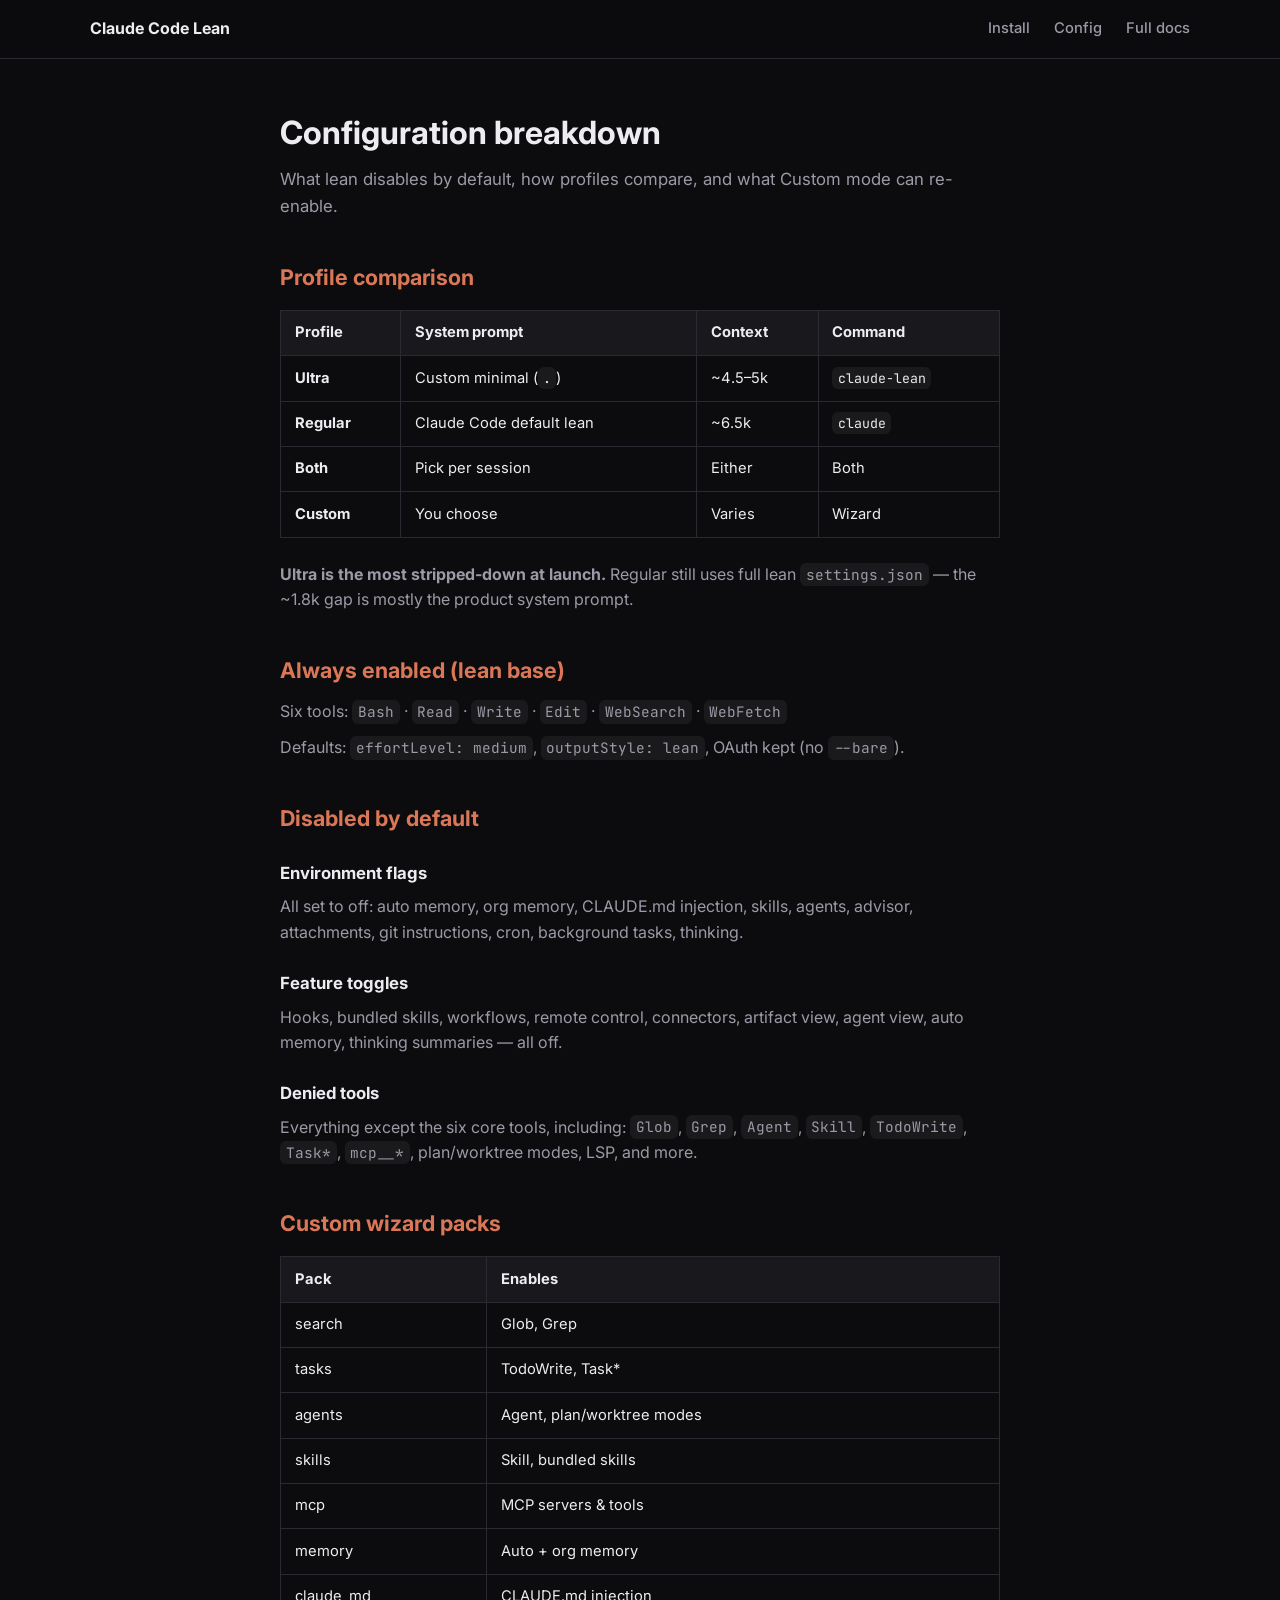
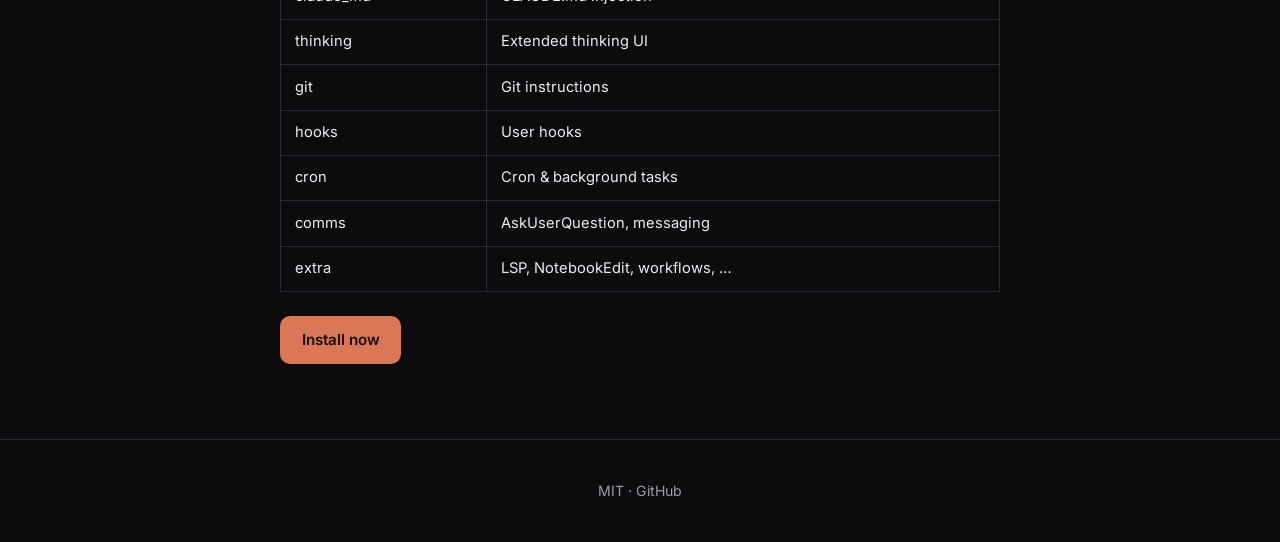
==== docs/config.html @ 3702ebbd "Add config breakdown, custom wizard mode, and settings generator Document all lean disabled states. " ====
<!DOCTYPE html>
<html lang="en">
<head>
  <meta charset="UTF-8">
  <meta name="viewport" content="width=device-width, initial-scale=1.0">
  <title>Config breakdown — Claude Code Lean</title>
  <link rel="stylesheet" href="styles.css">
  <link rel="preconnect" href="https://fonts.googleapis.com">
  <link rel="preconnect" href="https://fonts.gstatic.com" crossorigin>
  <link href="https://fonts.googleapis.com/css2?family=Inter:wght@400;500;600;700&family=JetBrains+Mono:wght@400;500&display=swap" rel="stylesheet">
  <style>
    .doc { padding: 3rem 0 4rem; }
    .doc h1 { font-size: 2rem; margin-bottom: 0.5rem; }
    .doc h2 { font-size: 1.35rem; margin: 2.5rem 0 0.75rem; color: var(--accent); }
    .doc h3 { font-size: 1.05rem; margin: 1.5rem 0 0.5rem; }
    .doc p, .doc li { color: var(--text-muted); margin-bottom: 0.65rem; }
    .doc table { width: 100%; border-collapse: collapse; margin: 1rem 0 1.5rem; font-size: 0.92rem; }
    .doc th, .doc td { border: 1px solid var(--border); padding: 0.65rem 0.85rem; text-align: left; }
    .doc th { background: var(--bg-card); color: var(--text); }
    .doc ul { padding-left: 1.25rem; margin-bottom: 1rem; }
    .doc .lead { font-size: 1.05rem; max-width: 720px; }
  </style>
</head>
<body>
  <header class="site-header">
    <div class="container header-inner">
      <a class="logo" href="index.html">Claude Code Lean</a>
      <nav>
        <a href="index.html#install">Install</a>
        <a href="config.html">Config</a>
        <a href="https://github.com/0p9b/claude-code-lean/blob/main/docs/CONFIG.md" target="_blank" rel="noopener">Full docs</a>
      </nav>
    </div>
  </header>

  <main class="doc">
    <div class="container narrow">
      <h1>Configuration breakdown</h1>
      <p class="lead">What lean disables by default, how profiles compare, and what Custom mode can re-enable.</p>

      <h2>Profile comparison</h2>
      <table>
        <thead><tr><th>Profile</th><th>System prompt</th><th>Context</th><th>Command</th></tr></thead>
        <tbody>
          <tr><td><strong>Ultra</strong></td><td>Custom minimal (<code>.</code>)</td><td>~4.5–5k</td><td><code>claude-lean</code></td></tr>
          <tr><td><strong>Regular</strong></td><td>Claude Code default lean</td><td>~6.5k</td><td><code>claude</code></td></tr>
          <tr><td><strong>Both</strong></td><td>Pick per session</td><td>Either</td><td>Both</td></tr>
          <tr><td><strong>Custom</strong></td><td>You choose</td><td>Varies</td><td>Wizard</td></tr>
        </tbody>
      </table>
      <p><strong>Ultra is the most stripped-down at launch.</strong> Regular still uses full lean <code>settings.json</code> — the ~1.8k gap is mostly the product system prompt.</p>

      <h2>Always enabled (lean base)</h2>
      <p>Six tools: <code>Bash</code> · <code>Read</code> · <code>Write</code> · <code>Edit</code> · <code>WebSearch</code> · <code>WebFetch</code></p>
      <p>Defaults: <code>effortLevel: medium</code>, <code>outputStyle: lean</code>, OAuth kept (no <code>--bare</code>).</p>

      <h2>Disabled by default</h2>
      <h3>Environment flags</h3>
      <p>All set to off: auto memory, org memory, CLAUDE.md injection, skills, agents, advisor, attachments, git instructions, cron, background tasks, thinking.</p>

      <h3>Feature toggles</h3>
      <p>Hooks, bundled skills, workflows, remote control, connectors, artifact view, agent view, auto memory, thinking summaries — all off.</p>

      <h3>Denied tools</h3>
      <p>Everything except the six core tools, including: <code>Glob</code>, <code>Grep</code>, <code>Agent</code>, <code>Skill</code>, <code>TodoWrite</code>, <code>Task*</code>, <code>mcp__*</code>, plan/worktree modes, LSP, and more.</p>

      <h2>Custom wizard packs</h2>
      <table>
        <thead><tr><th>Pack</th><th>Enables</th></tr></thead>
        <tbody>
          <tr><td>search</td><td>Glob, Grep</td></tr>
          <tr><td>tasks</td><td>TodoWrite, Task*</td></tr>
          <tr><td>agents</td><td>Agent, plan/worktree modes</td></tr>
          <tr><td>skills</td><td>Skill, bundled skills</td></tr>
          <tr><td>mcp</td><td>MCP servers & tools</td></tr>
          <tr><td>memory</td><td>Auto + org memory</td></tr>
          <tr><td>claude_md</td><td>CLAUDE.md injection</td></tr>
          <tr><td>thinking</td><td>Extended thinking UI</td></tr>
          <tr><td>git</td><td>Git instructions</td></tr>
          <tr><td>hooks</td><td>User hooks</td></tr>
          <tr><td>cron</td><td>Cron & background tasks</td></tr>
          <tr><td>comms</td><td>AskUserQuestion, messaging</td></tr>
          <tr><td>extra</td><td>LSP, NotebookEdit, workflows, …</td></tr>
        </tbody>
      </table>

      <p><a class="btn btn-primary" href="index.html#install">Install now</a></p>
    </div>
  </main>

  <footer class="site-footer">
    <div class="container footer-inner">
      <p>MIT · <a href="https://github.com/0p9b/claude-code-lean">GitHub</a></p>
    </div>
  </footer>
</body>
</html>
---- docs/styles.css ----
:root {
  --bg: #0c0c0e;
  --bg-elevated: #141418;
  --bg-card: #18181d;
  --border: #2a2a32;
  --text: #ececf1;
  --text-muted: #9b9ba8;
  --accent: #d97757;
  --accent-soft: rgba(217, 119, 87, 0.14);
  --accent-glow: rgba(217, 119, 87, 0.25);
  --green: #6bcf7f;
  --radius: 14px;
  --font: "Inter", system-ui, sans-serif;
  --mono: "JetBrains Mono", ui-monospace, monospace;
}

* {
  box-sizing: border-box;
  margin: 0;
  padding: 0;
}

html {
  scroll-behavior: smooth;
}

body {
  font-family: var(--font);
  background: var(--bg);
  color: var(--text);
  line-height: 1.6;
  -webkit-font-smoothing: antialiased;
}

a {
  color: var(--accent);
  text-decoration: none;
}

a:hover {
  text-decoration: underline;
}

code {
  font-family: var(--mono);
  font-size: 0.9em;
  background: rgba(255, 255, 255, 0.06);
  padding: 0.15em 0.4em;
  border-radius: 6px;
}

.container {
  width: min(1100px, 92vw);
  margin: 0 auto;
}

.narrow {
  width: min(720px, 92vw);
}

/* Header */
.site-header {
  position: sticky;
  top: 0;
  z-index: 10;
  backdrop-filter: blur(12px);
  background: rgba(12, 12, 14, 0.8);
  border-bottom: 1px solid var(--border);
}

.header-inner {
  display: flex;
  align-items: center;
  justify-content: space-between;
  padding: 1rem 0;
}

.logo {
  font-weight: 700;
  color: var(--text);
  text-decoration: none;
}

.logo:hover {
  text-decoration: none;
  color: var(--accent);
}

nav {
  display: flex;
  gap: 1.5rem;
}

nav a {
  color: var(--text-muted);
  font-size: 0.92rem;
  font-weight: 500;
  text-decoration: none;
}

nav a:hover {
  color: var(--text);
  text-decoration: none;
}

/* Hero */
.hero {
  padding: 5rem 0 4rem;
  background:
    radial-gradient(ellipse 80% 60% at 50% -10%, var(--accent-glow), transparent),
    var(--bg);
}

.hero-inner {
  text-align: center;
}

.eyebrow {
  display: inline-block;
  font-size: 0.82rem;
  font-weight: 600;
  letter-spacing: 0.06em;
  text-transform: uppercase;
  color: var(--accent);
  margin-bottom: 1.25rem;
}

.hero h1 {
  font-size: clamp(2.2rem, 5vw, 3.6rem);
  line-height: 1.1;
  font-weight: 700;
  letter-spacing: -0.03em;
  margin-bottom: 1.25rem;
}

.hero-lead {
  font-size: clamp(1.05rem, 2vw, 1.2rem);
  color: var(--text-muted);
  max-width: 640px;
  margin: 0 auto 2.5rem;
}

.install-box {
  max-width: 820px;
  margin: 0 auto 1.25rem;
  background: var(--bg-elevated);
  border: 1px solid var(--border);
  border-radius: var(--radius);
  overflow: hidden;
  box-shadow: 0 24px 80px rgba(0, 0, 0, 0.45);
  text-align: left;
}

.install-box-header {
  display: flex;
  align-items: center;
  gap: 0.45rem;
  padding: 0.85rem 1rem;
  background: rgba(255, 255, 255, 0.02);
  border-bottom: 1px solid var(--border);
}

.dot {
  width: 10px;
  height: 10px;
  border-radius: 50%;
}

.dot.red { background: #ff5f57; }
.dot.yellow { background: #febc2e; }
.dot.green { background: #28c840; }

.install-label {
  margin-left: 0.5rem;
  font-size: 0.8rem;
  color: var(--text-muted);
  font-weight: 500;
}

.install-command-wrap {
  display: flex;
  align-items: stretch;
  gap: 0;
}

#install-cmd {
  flex: 1;
  display: block;
  padding: 1.15rem 1.25rem;
  font-family: var(--mono);
  font-size: clamp(0.72rem, 2.2vw, 0.92rem);
  line-height: 1.5;
  color: #e8e8ed;
  background: transparent;
  border: none;
  overflow-x: auto;
  white-space: nowrap;
}

.copy-btn {
  flex-shrink: 0;
  border: none;
  border-left: 1px solid var(--border);
  background: rgba(255, 255, 255, 0.03);
  color: var(--text);
  padding: 0 1.25rem;
  font-family: var(--font);
  font-size: 0.88rem;
  font-weight: 600;
  cursor: pointer;
  transition: background 0.15s, color 0.15s;
}

.copy-btn:hover {
  background: var(--accent-soft);
  color: var(--accent);
}

.copy-btn.copied {
  color: var(--green);
}

.hero-note {
  font-size: 0.92rem;
  color: var(--text-muted);
  margin-bottom: 2rem;
}

.hero-actions {
  display: flex;
  flex-wrap: wrap;
  gap: 0.85rem;
  justify-content: center;
}

.btn {
  display: inline-flex;
  align-items: center;
  justify-content: center;
  padding: 0.75rem 1.35rem;
  border-radius: 10px;
  font-weight: 600;
  font-size: 0.95rem;
  text-decoration: none;
  transition: transform 0.15s, background 0.15s, border-color 0.15s;
}

.btn:hover {
  text-decoration: none;
  transform: translateY(-1px);
}

.btn-primary {
  background: var(--accent);
  color: #1a100c;
}

.btn-primary:hover {
  background: #e8896d;
  color: #1a100c;
}

.btn-ghost {
  border: 1px solid var(--border);
  color: var(--text);
  background: transparent;
}

.btn-ghost:hover {
  border-color: #444;
  color: var(--text);
}

/* Sections */
.section {
  padding: 4.5rem 0;
}

.section-alt {
  background: var(--bg-elevated);
  border-block: 1px solid var(--border);
}

.section h2 {
  font-size: clamp(1.6rem, 3vw, 2.2rem);
  letter-spacing: -0.02em;
  margin-bottom: 0.75rem;
}

.section-lead {
  color: var(--text-muted);
  font-size: 1.05rem;
  margin-bottom: 2.5rem;
  max-width: 620px;
}

/* Cards */
.cards {
  display: grid;
  grid-template-columns: repeat(auto-fit, minmax(260px, 1fr));
  gap: 1.25rem;
  margin-bottom: 2rem;
}

.card {
  position: relative;
  background: var(--bg-card);
  border: 1px solid var(--border);
  border-radius: var(--radius);
  padding: 1.75rem;
}

.card-featured {
  border-color: rgba(217, 119, 87, 0.45);
  box-shadow: 0 0 0 1px var(--accent-soft) inset;
}

.badge {
  position: absolute;
  top: 1rem;
  right: 1rem;
  font-size: 0.72rem;
  font-weight: 700;
  text-transform: uppercase;
  letter-spacing: 0.05em;
  color: var(--accent);
  background: var(--accent-soft);
  padding: 0.25rem 0.55rem;
  border-radius: 999px;
}

.card-num {
  display: inline-flex;
  align-items: center;
  justify-content: center;
  width: 2rem;
  height: 2rem;
  border-radius: 8px;
  background: var(--accent-soft);
  color: var(--accent);
  font-weight: 700;
  font-size: 0.9rem;
  margin-bottom: 1rem;
}

.card h3 {
  font-size: 1.2rem;
  margin-bottom: 0.35rem;
}

.card-stat {
  font-family: var(--mono);
  font-size: 0.82rem;
  color: var(--accent);
  margin-bottom: 0.85rem;
}

.card p {
  color: var(--text-muted);
  font-size: 0.95rem;
}

.card-run {
  margin-top: 1rem;
  padding-top: 1rem;
  border-top: 1px solid var(--border);
  color: var(--text) !important;
}

.code-block {
  background: var(--bg-card);
  border: 1px solid var(--border);
  border-radius: var(--radius);
  padding: 1.25rem 1.5rem;
}

.code-label {
  font-size: 0.82rem;
  color: var(--text-muted);
  margin-bottom: 0.65rem;
  font-weight: 500;
}

.secondary-cmd code {
  display: block;
  background: transparent;
  padding: 0;
  font-size: clamp(0.72rem, 2vw, 0.88rem);
  line-height: 1.5;
  word-break: break-all;
  white-space: pre-wrap;
}

/* Features */
.split {
  display: grid;
  gap: 2.5rem;
}

.feature-grid {
  display: grid;
  grid-template-columns: repeat(auto-fit, minmax(220px, 1fr));
  gap: 1rem;
}

.feature {
  background: var(--bg-card);
  border: 1px solid var(--border);
  border-radius: 12px;
  padding: 1.25rem;
}

.feature h4 {
  font-size: 0.82rem;
  text-transform: uppercase;
  letter-spacing: 0.05em;
  color: var(--accent);
  margin-bottom: 0.5rem;
}

.feature p {
  color: var(--text-muted);
  font-size: 0.92rem;
}

/* Steps */
.steps {
  display: grid;
  gap: 1rem;
  margin-bottom: 1.5rem;
}

.step {
  display: flex;
  align-items: center;
  gap: 1rem;
  padding: 1rem 1.25rem;
  background: var(--bg-card);
  border: 1px solid var(--border);
  border-radius: 12px;
}

.step-n {
  flex-shrink: 0;
  width: 2rem;
  height: 2rem;
  display: flex;
  align-items: center;
  justify-content: center;
  border-radius: 50%;
  background: var(--accent-soft);
  color: var(--accent);
  font-weight: 700;
  font-size: 0.9rem;
}

.fine-print {
  font-size: 0.88rem;
  color: var(--text-muted);
  line-height: 1.7;
}

/* Footer */
.site-footer {
  padding: 2.5rem 0;
  border-top: 1px solid var(--border);
}

.footer-inner {
  text-align: center;
  color: var(--text-muted);
  font-size: 0.88rem;
}

.footer-inner p + p {
  margin-top: 0.35rem;
}

.footer-inner a {
  color: var(--text-muted);
}

.footer-inner a:hover {
  color: var(--accent);
}

@media (max-width: 640px) {
  nav {
    gap: 1rem;
    font-size: 0.85rem;
  }

  .install-command-wrap {
    flex-direction: column;
  }

  .copy-btn {
    border-left: none;
    border-top: 1px solid var(--border);
    padding: 0.85rem;
  }

  #install-cmd {
    white-space: pre-wrap;
    word-break: break-all;
  }
}
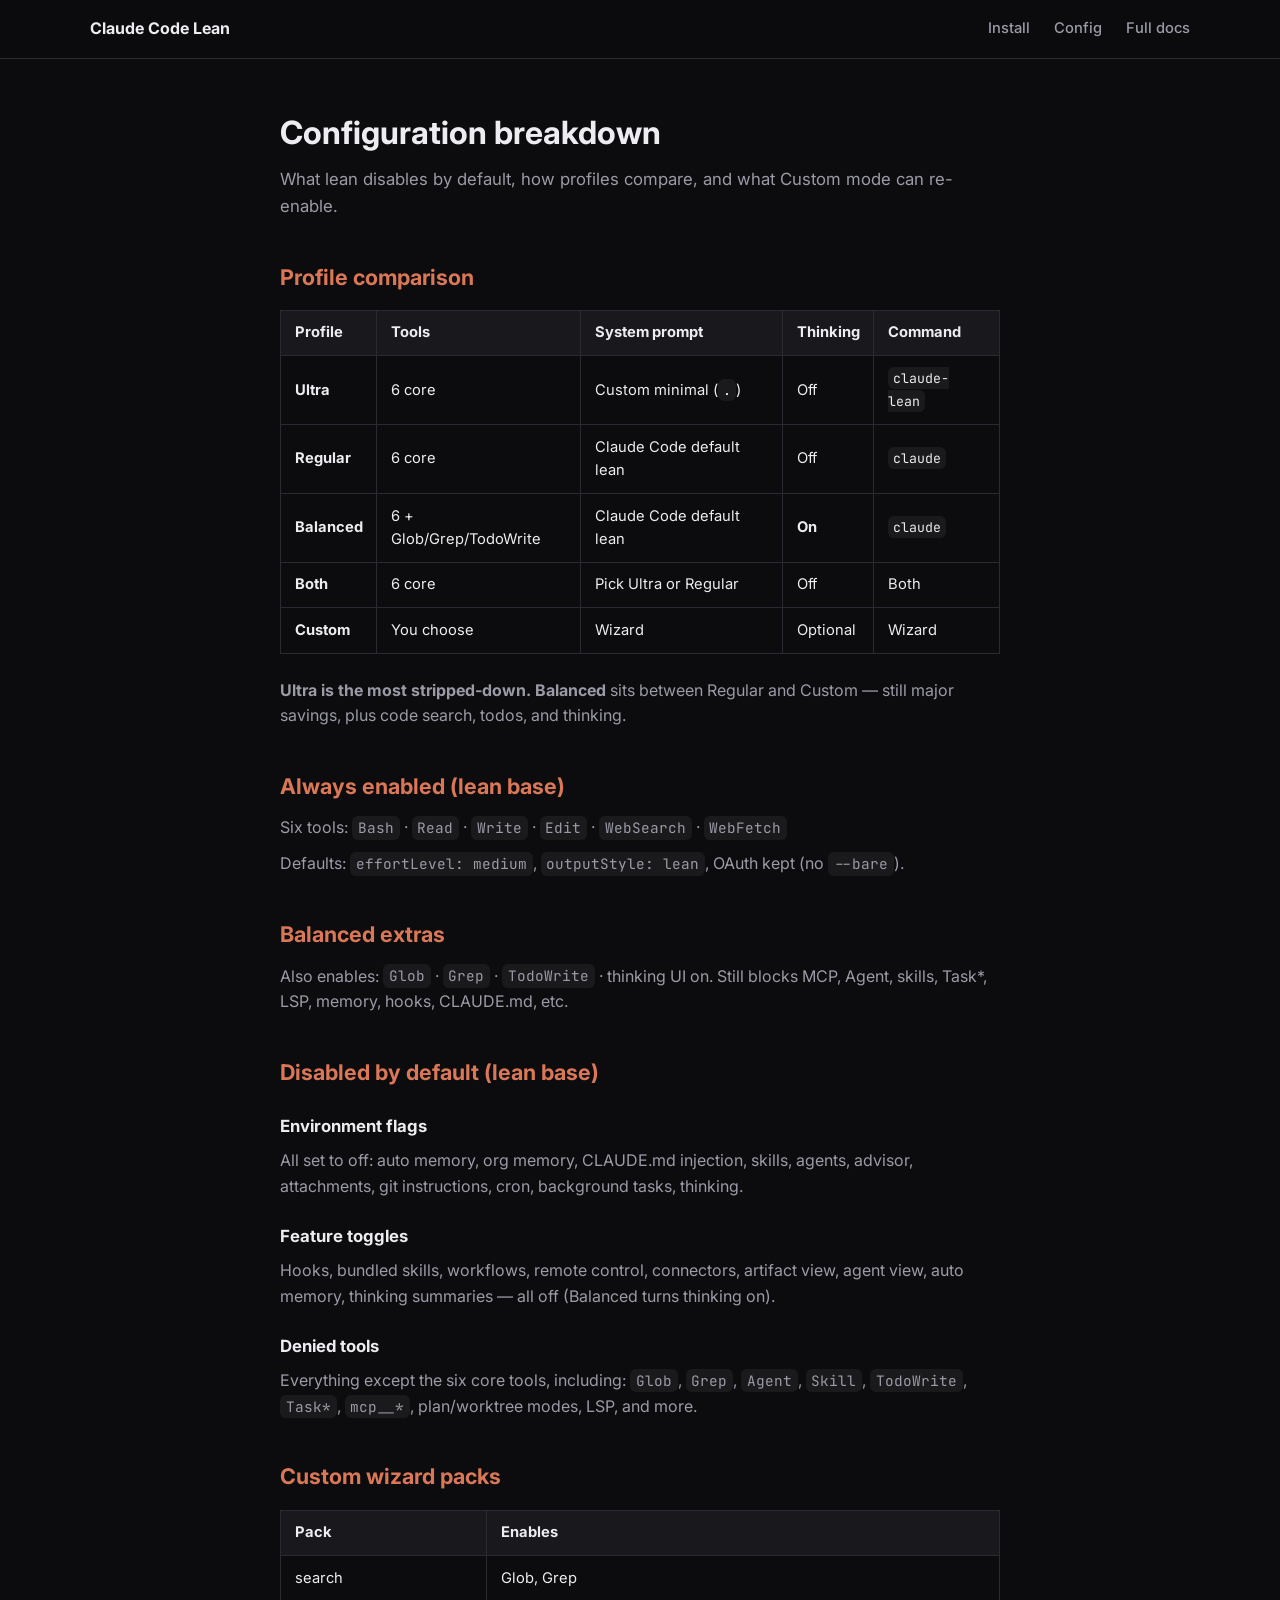
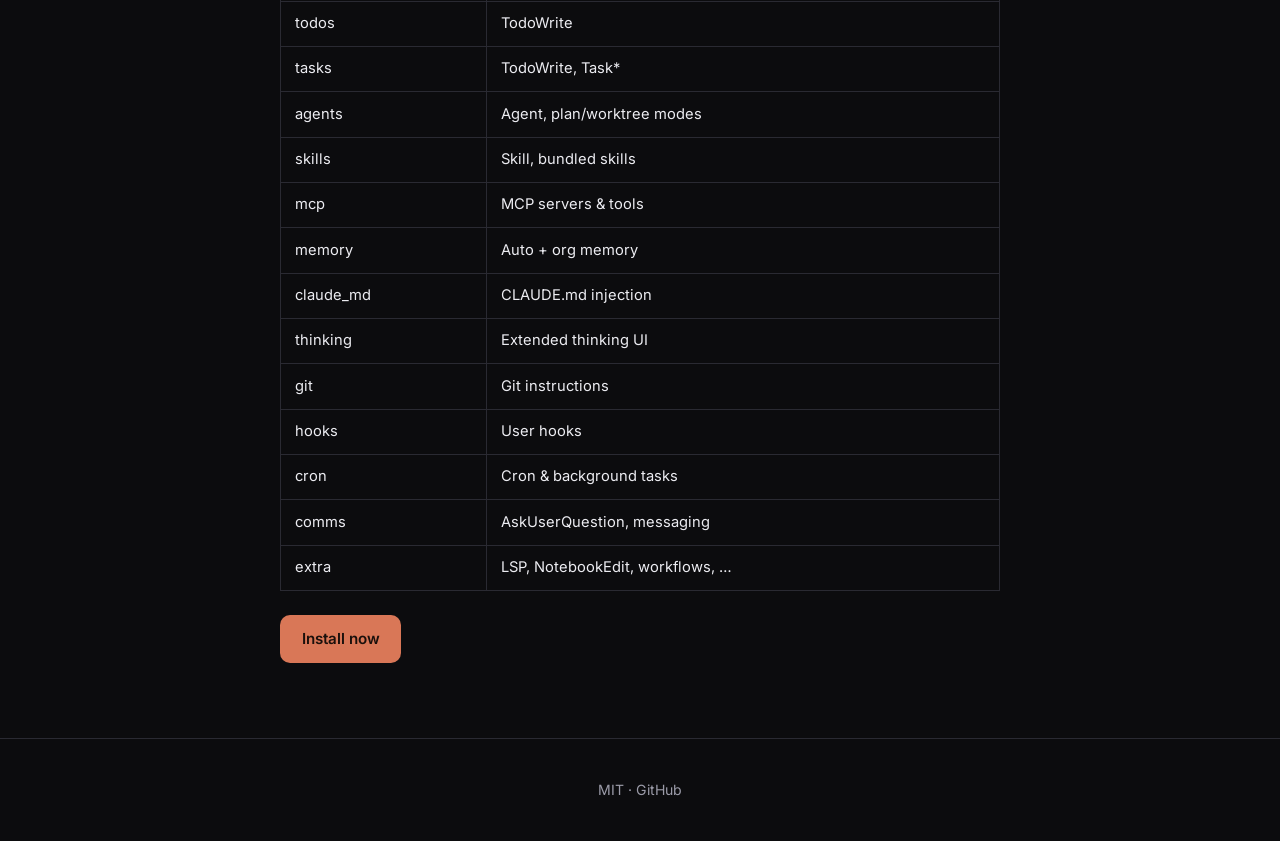
==== commit 3bd3413a: "Add Balanced profile: search + todos + thinking Between Regular and Custom: default system prompt, s" ====
--- a/docs/config.html
+++ b/docs/config.html
@@ -40,26 +40,30 @@
 
       <h2>Profile comparison</h2>
       <table>
-        <thead><tr><th>Profile</th><th>System prompt</th><th>Context</th><th>Command</th></tr></thead>
+        <thead><tr><th>Profile</th><th>Tools</th><th>System prompt</th><th>Thinking</th><th>Command</th></tr></thead>
         <tbody>
-          <tr><td><strong>Ultra</strong></td><td>Custom minimal (<code>.</code>)</td><td>~4.5–5k</td><td><code>claude-lean</code></td></tr>
-          <tr><td><strong>Regular</strong></td><td>Claude Code default lean</td><td>~6.5k</td><td><code>claude</code></td></tr>
-          <tr><td><strong>Both</strong></td><td>Pick per session</td><td>Either</td><td>Both</td></tr>
-          <tr><td><strong>Custom</strong></td><td>You choose</td><td>Varies</td><td>Wizard</td></tr>
+          <tr><td><strong>Ultra</strong></td><td>6 core</td><td>Custom minimal (<code>.</code>)</td><td>Off</td><td><code>claude-lean</code></td></tr>
+          <tr><td><strong>Regular</strong></td><td>6 core</td><td>Claude Code default lean</td><td>Off</td><td><code>claude</code></td></tr>
+          <tr><td><strong>Balanced</strong></td><td>6 + Glob/Grep/TodoWrite</td><td>Claude Code default lean</td><td><strong>On</strong></td><td><code>claude</code></td></tr>
+          <tr><td><strong>Both</strong></td><td>6 core</td><td>Pick Ultra or Regular</td><td>Off</td><td>Both</td></tr>
+          <tr><td><strong>Custom</strong></td><td>You choose</td><td>Wizard</td><td>Optional</td><td>Wizard</td></tr>
         </tbody>
       </table>
-      <p><strong>Ultra is the most stripped-down at launch.</strong> Regular still uses full lean <code>settings.json</code> — the ~1.8k gap is mostly the product system prompt.</p>
+      <p><strong>Ultra is the most stripped-down.</strong> <strong>Balanced</strong> sits between Regular and Custom — still major savings, plus code search, todos, and thinking.</p>
 
       <h2>Always enabled (lean base)</h2>
       <p>Six tools: <code>Bash</code> · <code>Read</code> · <code>Write</code> · <code>Edit</code> · <code>WebSearch</code> · <code>WebFetch</code></p>
       <p>Defaults: <code>effortLevel: medium</code>, <code>outputStyle: lean</code>, OAuth kept (no <code>--bare</code>).</p>
 
-      <h2>Disabled by default</h2>
+      <h2>Balanced extras</h2>
+      <p>Also enables: <code>Glob</code> · <code>Grep</code> · <code>TodoWrite</code> · thinking UI on. Still blocks MCP, Agent, skills, Task*, LSP, memory, hooks, CLAUDE.md, etc.</p>
+
+      <h2>Disabled by default (lean base)</h2>
       <h3>Environment flags</h3>
       <p>All set to off: auto memory, org memory, CLAUDE.md injection, skills, agents, advisor, attachments, git instructions, cron, background tasks, thinking.</p>
 
       <h3>Feature toggles</h3>
-      <p>Hooks, bundled skills, workflows, remote control, connectors, artifact view, agent view, auto memory, thinking summaries — all off.</p>
+      <p>Hooks, bundled skills, workflows, remote control, connectors, artifact view, agent view, auto memory, thinking summaries — all off (Balanced turns thinking on).</p>
 
       <h3>Denied tools</h3>
       <p>Everything except the six core tools, including: <code>Glob</code>, <code>Grep</code>, <code>Agent</code>, <code>Skill</code>, <code>TodoWrite</code>, <code>Task*</code>, <code>mcp__*</code>, plan/worktree modes, LSP, and more.</p>
@@ -69,6 +73,7 @@
         <thead><tr><th>Pack</th><th>Enables</th></tr></thead>
         <tbody>
           <tr><td>search</td><td>Glob, Grep</td></tr>
+          <tr><td>todos</td><td>TodoWrite</td></tr>
           <tr><td>tasks</td><td>TodoWrite, Task*</td></tr>
           <tr><td>agents</td><td>Agent, plan/worktree modes</td></tr>
           <tr><td>skills</td><td>Skill, bundled skills</td></tr>
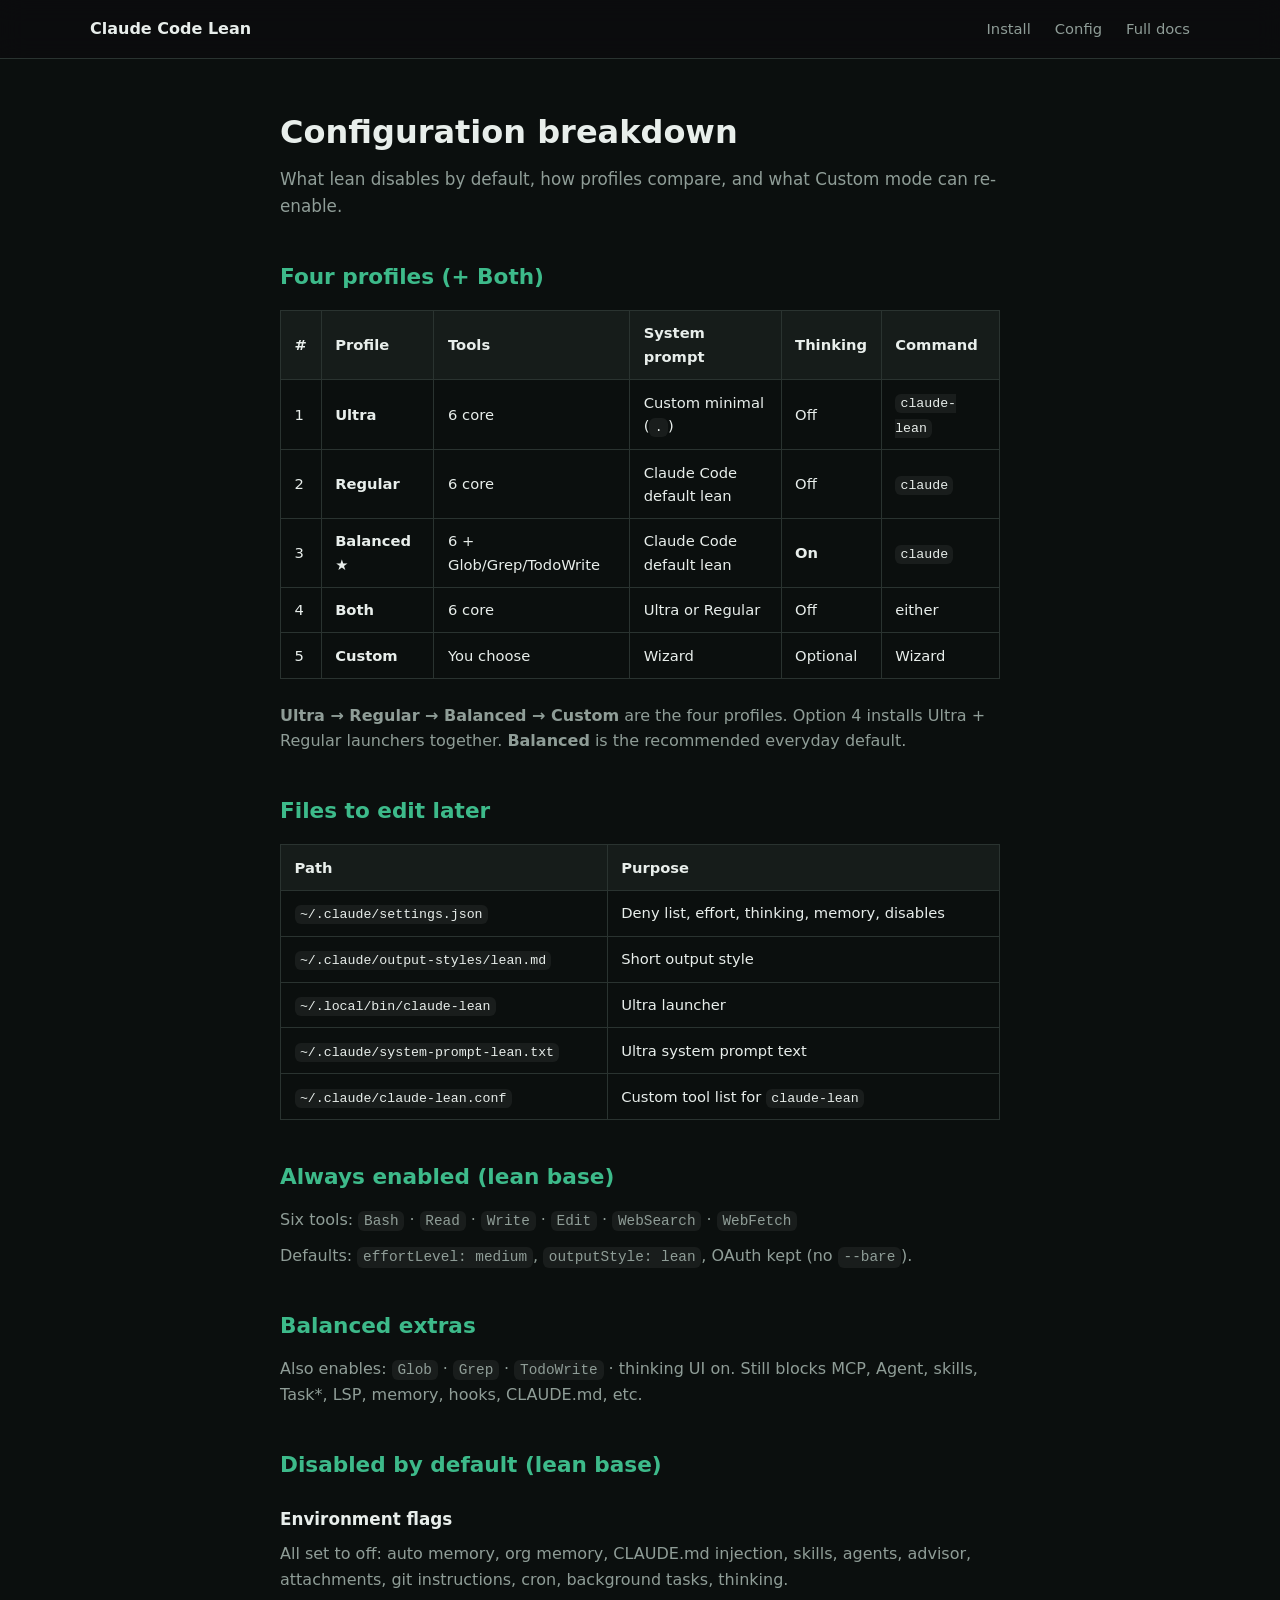
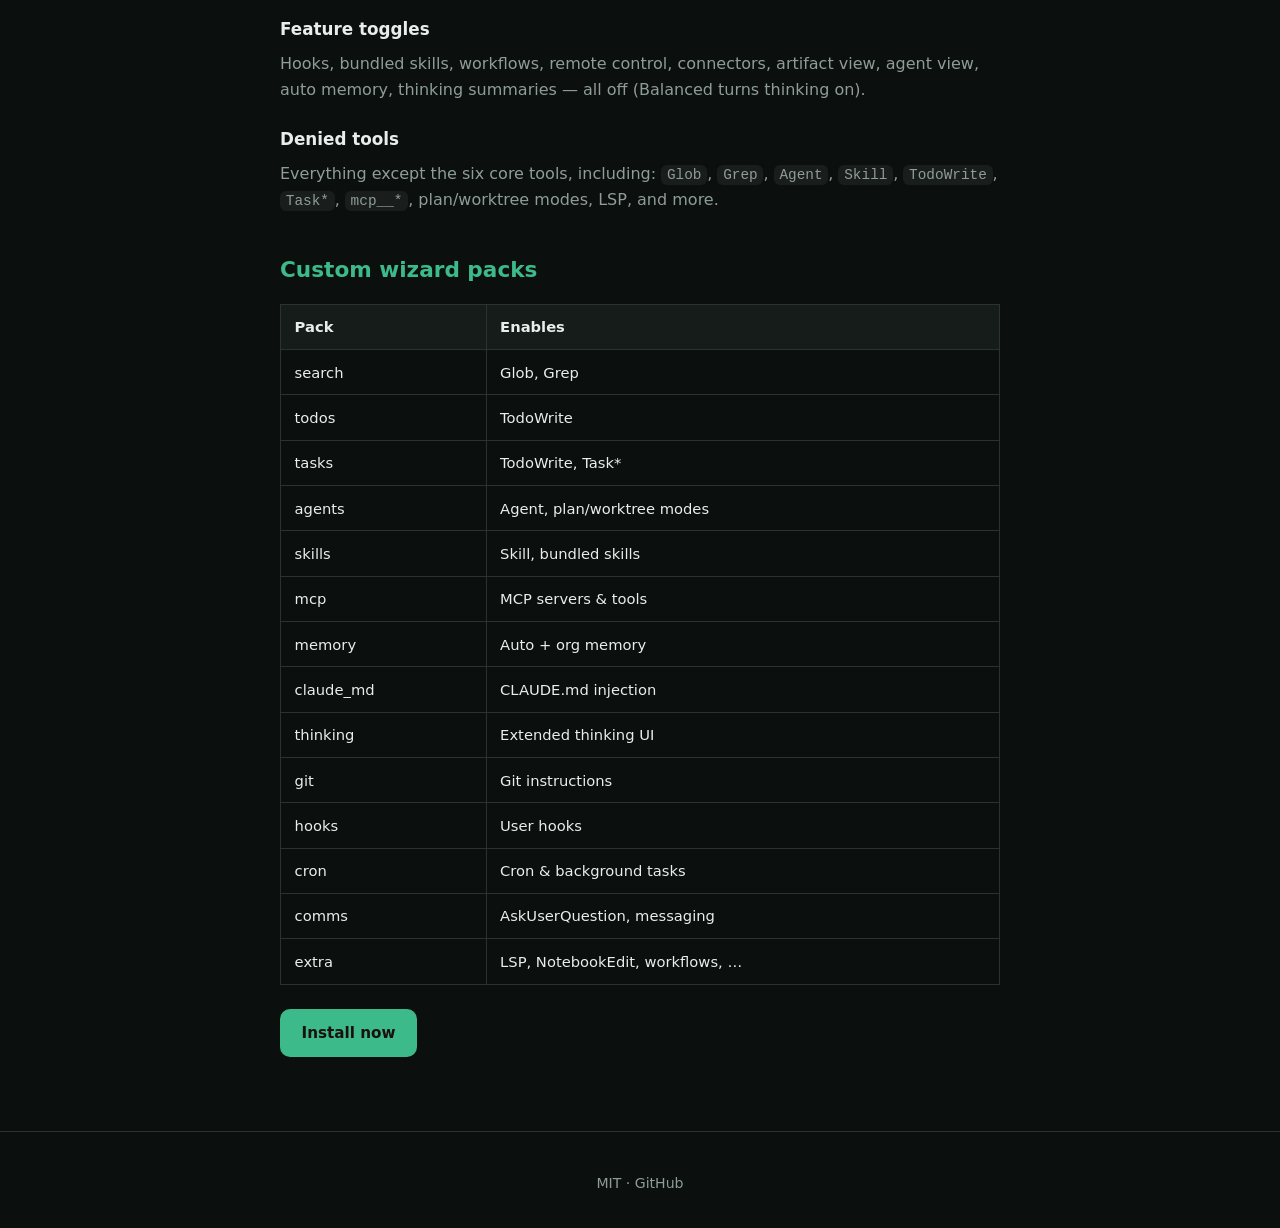
==== commit f840667f: "Polish install UX: edit-later paths, Balanced default, v14 Post-install summary lists every file and" ====
--- a/docs/config.html
+++ b/docs/config.html
@@ -38,18 +38,30 @@
       <h1>Configuration breakdown</h1>
       <p class="lead">What lean disables by default, how profiles compare, and what Custom mode can re-enable.</p>
 
-      <h2>Profile comparison</h2>
+      <h2>Four profiles (+ Both)</h2>
       <table>
-        <thead><tr><th>Profile</th><th>Tools</th><th>System prompt</th><th>Thinking</th><th>Command</th></tr></thead>
+        <thead><tr><th>#</th><th>Profile</th><th>Tools</th><th>System prompt</th><th>Thinking</th><th>Command</th></tr></thead>
         <tbody>
-          <tr><td><strong>Ultra</strong></td><td>6 core</td><td>Custom minimal (<code>.</code>)</td><td>Off</td><td><code>claude-lean</code></td></tr>
-          <tr><td><strong>Regular</strong></td><td>6 core</td><td>Claude Code default lean</td><td>Off</td><td><code>claude</code></td></tr>
-          <tr><td><strong>Balanced</strong></td><td>6 + Glob/Grep/TodoWrite</td><td>Claude Code default lean</td><td><strong>On</strong></td><td><code>claude</code></td></tr>
-          <tr><td><strong>Both</strong></td><td>6 core</td><td>Pick Ultra or Regular</td><td>Off</td><td>Both</td></tr>
-          <tr><td><strong>Custom</strong></td><td>You choose</td><td>Wizard</td><td>Optional</td><td>Wizard</td></tr>
+          <tr><td>1</td><td><strong>Ultra</strong></td><td>6 core</td><td>Custom minimal (<code>.</code>)</td><td>Off</td><td><code>claude-lean</code></td></tr>
+          <tr><td>2</td><td><strong>Regular</strong></td><td>6 core</td><td>Claude Code default lean</td><td>Off</td><td><code>claude</code></td></tr>
+          <tr><td>3</td><td><strong>Balanced</strong> ★</td><td>6 + Glob/Grep/TodoWrite</td><td>Claude Code default lean</td><td><strong>On</strong></td><td><code>claude</code></td></tr>
+          <tr><td>4</td><td><strong>Both</strong></td><td>6 core</td><td>Ultra or Regular</td><td>Off</td><td>either</td></tr>
+          <tr><td>5</td><td><strong>Custom</strong></td><td>You choose</td><td>Wizard</td><td>Optional</td><td>Wizard</td></tr>
         </tbody>
       </table>
-      <p><strong>Ultra is the most stripped-down.</strong> <strong>Balanced</strong> sits between Regular and Custom — still major savings, plus code search, todos, and thinking.</p>
+      <p><strong>Ultra → Regular → Balanced → Custom</strong> are the four profiles. Option 4 installs Ultra + Regular launchers together. <strong>Balanced</strong> is the recommended everyday default.</p>
+
+      <h2>Files to edit later</h2>
+      <table>
+        <thead><tr><th>Path</th><th>Purpose</th></tr></thead>
+        <tbody>
+          <tr><td><code>~/.claude/settings.json</code></td><td>Deny list, effort, thinking, memory, disables</td></tr>
+          <tr><td><code>~/.claude/output-styles/lean.md</code></td><td>Short output style</td></tr>
+          <tr><td><code>~/.local/bin/claude-lean</code></td><td>Ultra launcher</td></tr>
+          <tr><td><code>~/.claude/system-prompt-lean.txt</code></td><td>Ultra system prompt text</td></tr>
+          <tr><td><code>~/.claude/claude-lean.conf</code></td><td>Custom tool list for <code>claude-lean</code></td></tr>
+        </tbody>
+      </table>
 
       <h2>Always enabled (lean base)</h2>
       <p>Six tools: <code>Bash</code> · <code>Read</code> · <code>Write</code> · <code>Edit</code> · <code>WebSearch</code> · <code>WebFetch</code></p>
--- a/docs/styles.css
+++ b/docs/styles.css
@@ -1,17 +1,17 @@
 :root {
-  --bg: #0c0c0e;
-  --bg-elevated: #141418;
-  --bg-card: #18181d;
-  --border: #2a2a32;
-  --text: #ececf1;
-  --text-muted: #9b9ba8;
-  --accent: #d97757;
-  --accent-soft: rgba(217, 119, 87, 0.14);
-  --accent-glow: rgba(217, 119, 87, 0.25);
-  --green: #6bcf7f;
+  --bg: #0b0f0e;
+  --bg-elevated: #121816;
+  --bg-card: #161c1a;
+  --border: #2a3330;
+  --text: #e8eeeb;
+  --text-muted: #8f9d97;
+  --accent: #3dba8a;
+  --accent-soft: rgba(61, 186, 138, 0.14);
+  --accent-glow: rgba(61, 186, 138, 0.22);
+  --green: #3dba8a;
   --radius: 14px;
-  --font: "Inter", system-ui, sans-serif;
-  --mono: "JetBrains Mono", ui-monospace, monospace;
+  --font: "DM Sans", system-ui, sans-serif;
+  --mono: "IBM Plex Mono", ui-monospace, monospace;
 }
 
 * {
@@ -125,19 +125,61 @@
   margin-bottom: 1.25rem;
 }
 
-.hero h1 {
-  font-size: clamp(2.2rem, 5vw, 3.6rem);
-  line-height: 1.1;
+.hero h1,
+.brand-hero {
+  font-size: clamp(2.4rem, 5.5vw, 3.8rem);
+  line-height: 1.08;
   font-weight: 700;
-  letter-spacing: -0.03em;
-  margin-bottom: 1.25rem;
+  letter-spacing: -0.035em;
+  margin-bottom: 0.65rem;
+}
+
+.hero-tagline {
+  font-size: clamp(1.15rem, 2.4vw, 1.45rem);
+  font-weight: 500;
+  color: var(--text);
+  margin-bottom: 0.85rem;
 }
 
 .hero-lead {
-  font-size: clamp(1.05rem, 2vw, 1.2rem);
-  color: var(--text-muted);
-  max-width: 640px;
-  margin: 0 auto 2.5rem;
+  font-size: clamp(1rem, 2vw, 1.15rem);
+  color: var(--text-muted);
+  max-width: 560px;
+  margin: 0 auto 2.25rem;
+}
+
+.file-list {
+  display: flex;
+  flex-direction: column;
+  gap: 0.75rem;
+  margin-top: 1.5rem;
+}
+
+.file-row {
+  display: grid;
+  grid-template-columns: minmax(12rem, 1.1fr) 1.4fr;
+  gap: 0.75rem 1.25rem;
+  align-items: baseline;
+  padding: 0.9rem 1.1rem;
+  background: var(--bg-card);
+  border: 1px solid var(--border);
+  border-radius: 10px;
+}
+
+.file-row code {
+  font-size: 0.82rem;
+  word-break: break-all;
+}
+
+.file-row span {
+  color: var(--text-muted);
+  font-size: 0.92rem;
+}
+
+@media (max-width: 640px) {
+  .file-row {
+    grid-template-columns: 1fr;
+  }
 }
 
 .install-box {
